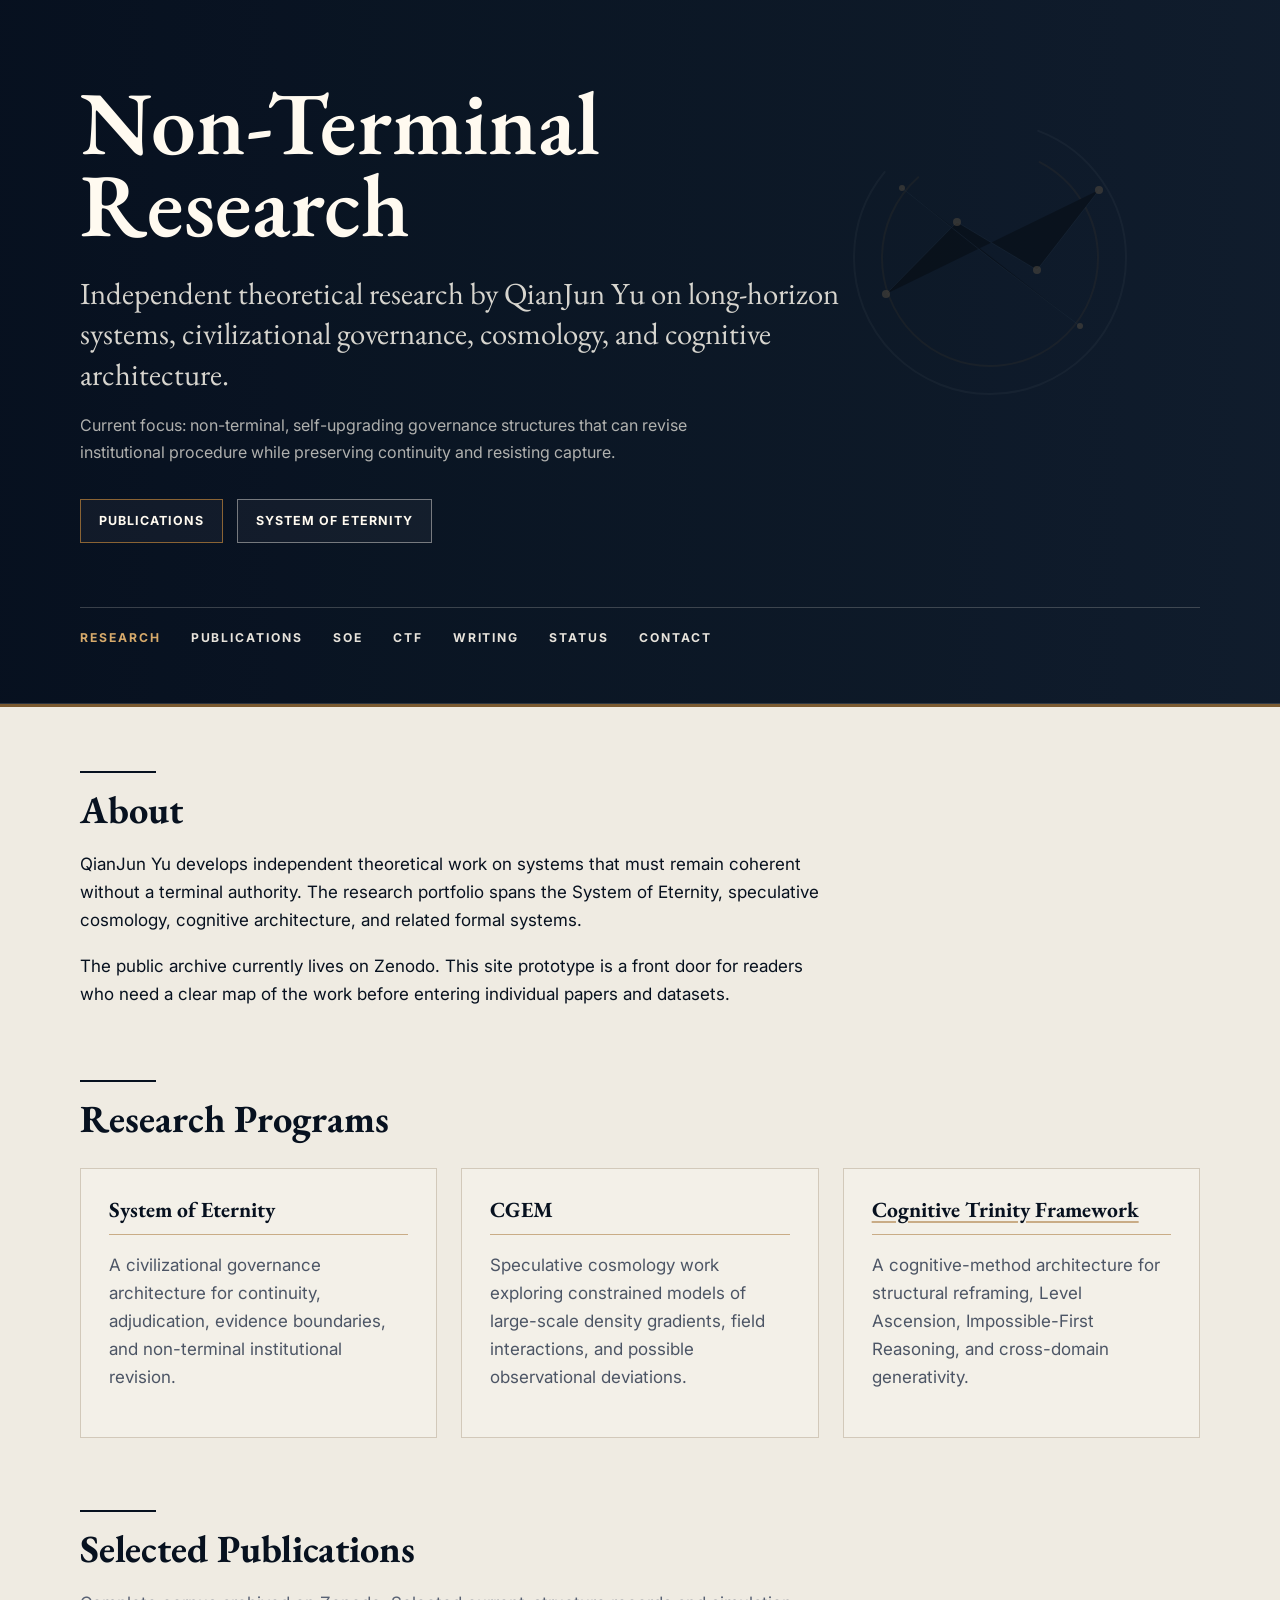
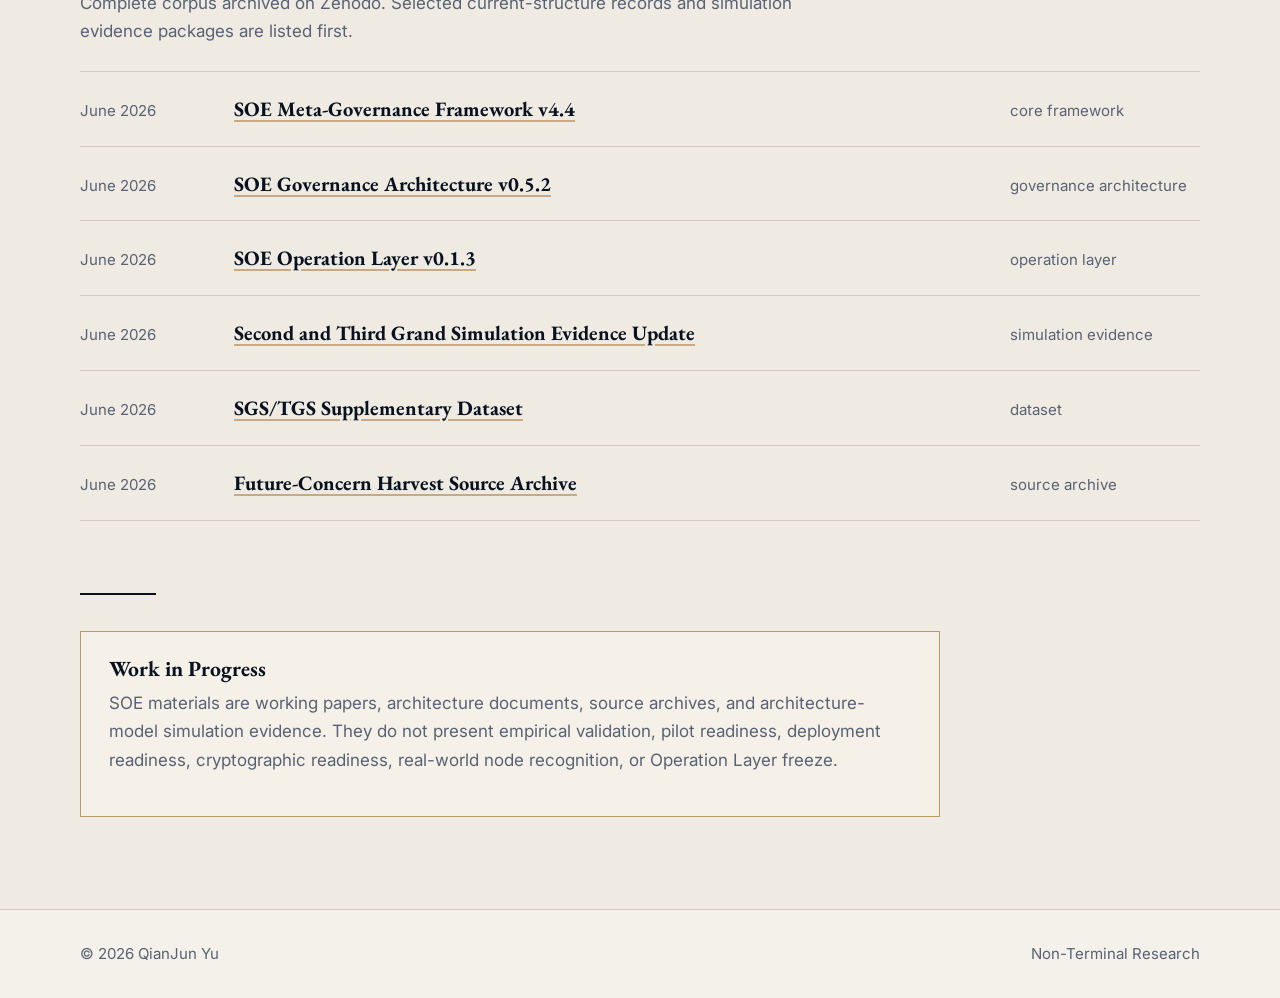
==== index.html @ 3ff631ba "Add Cognitive Trinity Framework page" ====
<!doctype html>
<html lang="en">
  <head>
    <meta charset="utf-8">
    <meta name="viewport" content="width=device-width, initial-scale=1">
    <title>Non-Terminal Research | QianJun Yu</title>
    <meta name="description" content="Non-Terminal Research is the independent research hub of QianJun Yu, spanning civilizational governance, cosmology, cognitive architecture, and formal systems.">
    <link rel="preconnect" href="https://fonts.googleapis.com">
    <link rel="preconnect" href="https://fonts.gstatic.com" crossorigin>
    <link href="https://fonts.googleapis.com/css2?family=EB+Garamond:wght@500;600;700&family=Inter:wght@400;500;600;700&display=swap" rel="stylesheet">
    <link rel="stylesheet" href="assets/site.css">
  </head>
  <body>
    <a class="skip-link" href="#main">Skip to content</a>
    <header class="hero">
      <svg class="system-mark" viewBox="0 0 420 420" aria-hidden="true">
        <circle class="ring" cx="210" cy="210" r="136" stroke-dasharray="520 170"></circle>
        <circle class="ring" cx="210" cy="210" r="108" stroke-dasharray="430 130"></circle>
        <path class="node-line" d="M106 246 L177 174 L257 222 L319 142"></path>
        <path class="node-line" d="M122 140 L210 210 L300 278"></path>
        <circle class="node" cx="106" cy="246" r="4"></circle>
        <circle class="node" cx="177" cy="174" r="4"></circle>
        <circle class="node" cx="257" cy="222" r="4"></circle>
        <circle class="node" cx="319" cy="142" r="4"></circle>
        <circle class="node" cx="122" cy="140" r="3"></circle>
        <circle class="node" cx="300" cy="278" r="3"></circle>
      </svg>
      <div class="hero-inner">
        <div class="hero-copy">
          <h1>Non-Terminal Research</h1>
          <p class="lead">Independent theoretical research by QianJun Yu on long-horizon systems, civilizational governance, cosmology, and cognitive architecture.</p>
          <p class="support">Current focus: non-terminal, self-upgrading governance structures that can revise institutional procedure while preserving continuity and resisting capture.</p>
          <div class="hero-actions">
            <a class="button secondary" href="publications.html">Publications</a>
            <a class="button" href="system-of-eternity.html">System of Eternity</a>
          </div>
        </div>
        <nav class="site-nav" aria-label="Primary navigation">
          <a aria-current="page" href="index.html">Research</a>
          <a href="publications.html">Publications</a>
          <a href="system-of-eternity.html">SOE</a>
          <a href="cognitive-trinity-framework.html">CTF</a>
          <a href="writing.html">Writing</a>
          <a href="status.html">Status</a>
          <a href="contact.html">Contact</a>
        </nav>
      </div>
    </header>

    <main id="main" class="content">
      <section class="section narrow">
        <h2>About</h2>
        <p>QianJun Yu develops independent theoretical work on systems that must remain coherent without a terminal authority. The research portfolio spans the System of Eternity, speculative cosmology, cognitive architecture, and related formal systems.</p>
        <p>The public archive currently lives on Zenodo. This site prototype is a front door for readers who need a clear map of the work before entering individual papers and datasets.</p>
      </section>

      <section class="section">
        <h2>Research Programs</h2>
        <div class="grid">
          <article class="card">
            <h3>System of Eternity</h3>
            <p>A civilizational governance architecture for continuity, adjudication, evidence boundaries, and non-terminal institutional revision.</p>
          </article>
          <article class="card">
            <h3>CGEM</h3>
            <p>Speculative cosmology work exploring constrained models of large-scale density gradients, field interactions, and possible observational deviations.</p>
          </article>
          <article class="card">
            <h3><a href="cognitive-trinity-framework.html">Cognitive Trinity Framework</a></h3>
            <p>A cognitive-method architecture for structural reframing, Level Ascension, Impossible-First Reasoning, and cross-domain generativity.</p>
          </article>
        </div>
      </section>

      <section class="section">
        <h2>Selected Publications</h2>
        <p class="narrow muted">Complete corpus archived on Zenodo. Selected current-structure records and simulation evidence packages are listed first.</p>
        <div class="pub-list">
          <div class="pub-row">
            <time>June 2026</time>
            <strong><a href="https://zenodo.org/records/20499592">SOE Meta-Governance Framework v4.4</a></strong>
            <span class="meta">core framework</span>
          </div>
          <div class="pub-row">
            <time>June 2026</time>
            <strong><a href="https://zenodo.org/records/20499579">SOE Governance Architecture v0.5.2</a></strong>
            <span class="meta">governance architecture</span>
          </div>
          <div class="pub-row">
            <time>June 2026</time>
            <strong><a href="https://zenodo.org/records/20499518">SOE Operation Layer v0.1.3</a></strong>
            <span class="meta">operation layer</span>
          </div>
          <div class="pub-row">
            <time>June 2026</time>
            <strong><a href="https://zenodo.org/records/20471399">Second and Third Grand Simulation Evidence Update</a></strong>
            <span class="meta">simulation evidence</span>
          </div>
          <div class="pub-row">
            <time>June 2026</time>
            <strong><a href="https://zenodo.org/records/20471382">SGS/TGS Supplementary Dataset</a></strong>
            <span class="meta">dataset</span>
          </div>
          <div class="pub-row">
            <time>June 2026</time>
            <strong><a href="https://zenodo.org/records/20499843">Future-Concern Harvest Source Archive</a></strong>
            <span class="meta">source archive</span>
          </div>
        </div>
      </section>

      <section class="section">
        <div class="callout">
          <h3>Work in Progress</h3>
          <p class="muted">SOE materials are working papers, architecture documents, source archives, and architecture-model simulation evidence. They do not present empirical validation, pilot readiness, deployment readiness, cryptographic readiness, real-world node recognition, or Operation Layer freeze.</p>
        </div>
      </section>
    </main>

    <footer class="footer">
      <div class="footer-inner">
        <span>&copy; <span data-current-year></span> QianJun Yu</span>
        <span>Non-Terminal Research</span>
      </div>
    </footer>
    <script src="assets/site.js"></script>
  </body>
</html>
---- assets/site.css ----
:root {
  --ink: #07111f;
  --ink-2: #111d2d;
  --paper: #efebe2;
  --paper-cool: #f7f5ee;
  --line: #d2c9ba;
  --muted: #596274;
  --muted-2: #7a7469;
  --bronze: #a87637;
  --steel: #53728d;
  --white: #fffaf0;
  --max: 1120px;
}

* {
  box-sizing: border-box;
}

html {
  scroll-behavior: smooth;
}

body {
  margin: 0;
  background: var(--paper);
  color: var(--ink);
  font-family: "Inter", "Segoe UI", Arial, sans-serif;
  font-size: 17px;
  line-height: 1.65;
  overflow-x: hidden;
}

a {
  color: inherit;
  text-decoration-color: rgba(168, 118, 55, 0.55);
  text-underline-offset: 0.2em;
}

a:hover {
  color: #6d481e;
}

a:focus-visible,
button:focus-visible {
  outline: 3px solid rgba(215, 170, 107, 0.95);
  outline-offset: 4px;
}

.skip-link {
  position: absolute;
  left: 1rem;
  top: -4rem;
  z-index: 20;
  background: var(--white);
  color: var(--ink);
  padding: 0.6rem 0.8rem;
}

.skip-link:focus {
  top: 1rem;
}

.hero {
  position: relative;
  overflow: hidden;
  min-height: 520px;
  background:
    linear-gradient(90deg, rgba(7, 17, 31, 0.98), rgba(17, 29, 45, 0.94)),
    var(--ink);
  color: var(--white);
  border-bottom: 3px solid rgba(168, 118, 55, 0.72);
}

.hero::after {
  content: "";
  position: absolute;
  inset: auto 0 0;
  height: 1px;
  background: rgba(255, 250, 240, 0.14);
}

.hero-inner,
.content,
.footer-inner {
  width: calc(100% - 48px);
  max-width: var(--max);
  margin: 0 auto;
}

.hero-inner {
  position: relative;
  z-index: 2;
  padding: 82px 0 56px;
}

.site-nav {
  display: flex;
  gap: 30px;
  flex-wrap: wrap;
  margin-top: 64px;
  padding-top: 20px;
  border-top: 1px solid rgba(255, 250, 240, 0.2);
  font-size: 0.76rem;
  letter-spacing: 0.16em;
  text-transform: uppercase;
  font-weight: 700;
}

.site-nav a {
  text-decoration: none;
  color: rgba(255, 250, 240, 0.9);
}

.site-nav a:hover,
.site-nav a[aria-current="page"] {
  color: #d7aa6b;
}

.hero-copy {
  max-width: min(760px, 100%);
}

.hero h1 {
  margin: 0;
  font-family: "EB Garamond", Georgia, "Times New Roman", serif;
  font-size: clamp(3rem, 7vw, 5.8rem);
  line-height: 0.92;
  font-weight: 600;
  letter-spacing: 0;
}

.hero .lead {
  margin: 26px 0 0;
  max-width: 760px;
  color: rgba(255, 250, 240, 0.84);
  font-family: "EB Garamond", Georgia, "Times New Roman", serif;
  font-size: clamp(1.35rem, 2.4vw, 1.95rem);
  line-height: 1.32;
}

.hero .support {
  max-width: 680px;
  color: rgba(255, 250, 240, 0.68);
  margin-top: 18px;
  font-size: 1rem;
}

.hero-actions {
  display: flex;
  flex-wrap: wrap;
  gap: 14px;
  margin-top: 34px;
}

.button {
  display: inline-flex;
  align-items: center;
  justify-content: center;
  min-height: 44px;
  padding: 0 18px;
  border: 1px solid rgba(255, 250, 240, 0.42);
  color: var(--white);
  text-decoration: none;
  font-size: 0.78rem;
  font-weight: 700;
  letter-spacing: 0.08em;
  text-transform: uppercase;
  background: rgba(255, 250, 240, 0.04);
}

.button:hover {
  border-color: #d7aa6b;
  color: #d7aa6b;
}

.button.secondary {
  border-color: rgba(168, 118, 55, 0.8);
}

.system-mark {
  position: absolute;
  right: max(2rem, calc((100vw - var(--max)) / 2));
  top: 48px;
  width: min(420px, 34vw);
  opacity: 0.3;
  pointer-events: none;
}

.ring {
  fill: none;
  stroke: rgba(255, 250, 240, 0.12);
  stroke-width: 2;
  stroke-linecap: round;
  animation: rotateRing 72s linear infinite;
  transform-origin: 50% 50%;
}

.ring:nth-child(2) {
  animation-duration: 112s;
  animation-direction: reverse;
  stroke: rgba(168, 118, 55, 0.25);
}

.node-line {
  stroke: rgba(83, 114, 141, 0.32);
  stroke-width: 1;
}

.node {
  fill: rgba(215, 170, 107, 0.6);
}

@keyframes rotateRing {
  to {
    transform: rotate(360deg);
  }
}

.content {
  padding: 64px 0 92px;
}

.section {
  margin-top: 72px;
}

.section:first-child {
  margin-top: 0;
}

.section::before {
  content: "";
  display: block;
  width: 76px;
  height: 2px;
  margin-bottom: 16px;
  background: var(--ink);
}

h2,
h3 {
  font-family: "EB Garamond", Georgia, "Times New Roman", serif;
  letter-spacing: 0;
}

h2 {
  margin: 0 0 20px;
  font-size: clamp(2rem, 3vw, 2.7rem);
  line-height: 1.05;
}

h3 {
  margin: 0;
  font-size: 1.35rem;
  line-height: 1.2;
}

p {
  margin: 0 0 18px;
  overflow-wrap: break-word;
}

.narrow {
  max-width: 760px;
}

.muted {
  color: var(--muted);
}

.grid {
  display: grid;
  grid-template-columns: repeat(3, minmax(0, 1fr));
  gap: 24px;
  margin-top: 30px;
}

.card {
  min-height: 250px;
  border: 1px solid var(--line);
  background: rgba(247, 245, 238, 0.54);
  padding: 28px;
}

.card h3 {
  padding-bottom: 11px;
  border-bottom: 1px solid rgba(168, 118, 55, 0.55);
}

.card p {
  margin-top: 16px;
  color: #4c5565;
}

.pub-list {
  border-top: 1px solid var(--line);
  margin-top: 26px;
}

.pub-row {
  display: grid;
  grid-template-columns: 130px minmax(0, 1fr) 190px;
  gap: 24px;
  align-items: baseline;
  padding: 20px 0;
  border-bottom: 1px solid var(--line);
}

.pub-row time,
.pub-row .meta {
  color: var(--muted);
  font-size: 0.94rem;
}

.pub-row strong {
  font-family: "EB Garamond", Georgia, "Times New Roman", serif;
  font-size: 1.28rem;
}

.callout {
  max-width: 860px;
  margin-top: 36px;
  border: 1px solid rgba(168, 118, 55, 0.72);
  background: rgba(255, 250, 240, 0.36);
  padding: 24px 28px;
}

.callout h3 {
  margin-bottom: 8px;
}

.status-list {
  display: grid;
  grid-template-columns: repeat(2, minmax(0, 1fr));
  gap: 18px;
  margin-top: 26px;
}

.status-item {
  border-left: 3px solid var(--bronze);
  padding: 4px 0 4px 16px;
  color: #414b5a;
}

.page-head {
  background: var(--ink);
  color: var(--white);
  border-bottom: 3px solid rgba(168, 118, 55, 0.72);
}

.page-head .hero-inner {
  padding: 42px 0 34px;
}

.page-head h1 {
  margin: 0;
  font-family: "EB Garamond", Georgia, "Times New Roman", serif;
  font-size: clamp(2.5rem, 5vw, 4.2rem);
  line-height: 1;
}

.page-head p {
  max-width: 760px;
  margin-top: 16px;
  color: rgba(255, 250, 240, 0.76);
}

.two-column {
  display: grid;
  grid-template-columns: minmax(0, 0.68fr) minmax(280px, 0.32fr);
  gap: 48px;
}

.side-panel {
  border-top: 2px solid var(--ink);
  padding-top: 18px;
  color: var(--muted);
}

.footer {
  border-top: 1px solid var(--line);
  background: rgba(247, 245, 238, 0.6);
  color: var(--muted);
}

.footer-inner {
  display: flex;
  justify-content: space-between;
  gap: 28px;
  padding: 32px 0;
  font-size: 0.94rem;
}

@media (prefers-reduced-motion: reduce) {
  html {
    scroll-behavior: auto;
  }

  .ring {
    animation: none;
  }
}

@media (max-width: 820px) {
  .hero {
    min-height: auto;
  }

  .hero-inner,
  .content,
  .footer-inner {
    width: calc(100% - 32px);
    max-width: var(--max);
  }

  .hero-inner {
    padding: 56px 0 38px;
  }

  .system-mark {
    right: -90px;
    top: 24px;
    width: 280px;
    opacity: 0.16;
  }

  .site-nav {
    gap: 18px;
    margin-top: 40px;
  }

  .hero .lead {
    font-size: 1.3rem;
  }

  .hero-actions {
    flex-direction: column;
    align-items: stretch;
  }

  .button {
    width: 100%;
  }

  .grid,
  .status-list,
  .two-column {
    grid-template-columns: 1fr;
  }

  .pub-row {
    grid-template-columns: 1fr;
    gap: 14px;
  }

  .footer-inner {
    flex-direction: column;
  }
}
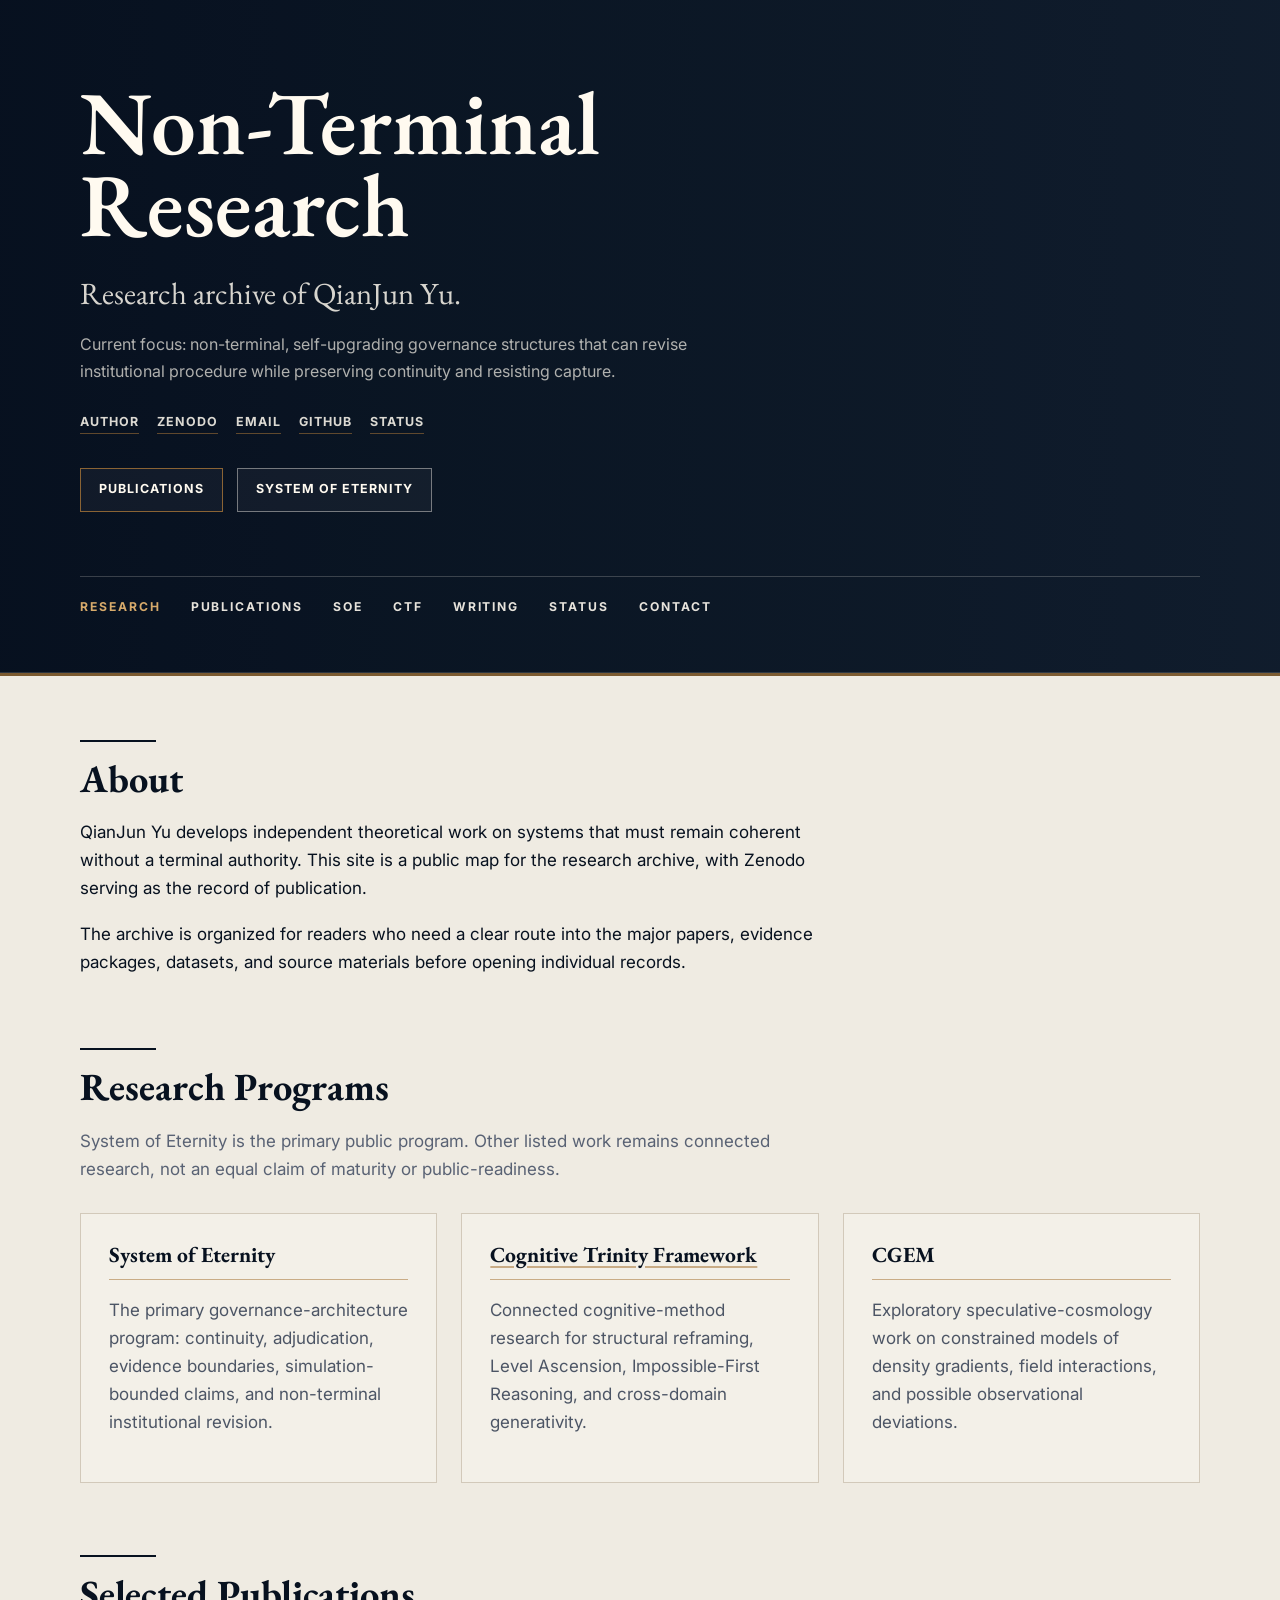
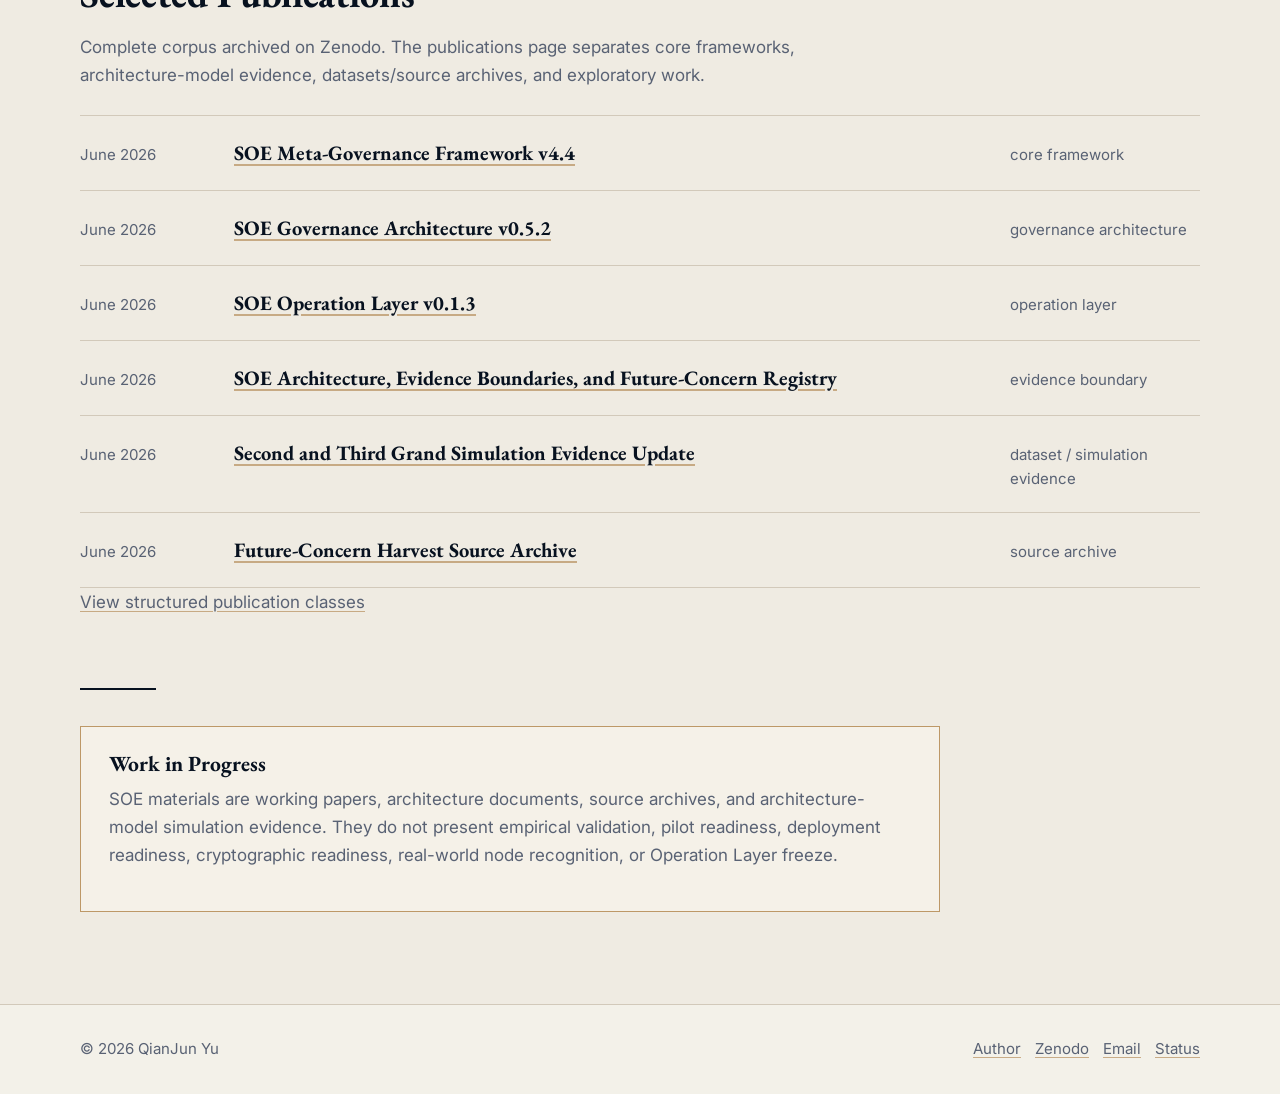
==== commit 85eb5240: "Align site with final visual identity verdict" ====
--- a/index.html
+++ b/index.html
@@ -5,31 +5,57 @@
     <meta name="viewport" content="width=device-width, initial-scale=1">
     <title>Non-Terminal Research | QianJun Yu</title>
     <meta name="description" content="Non-Terminal Research is the independent research hub of QianJun Yu, spanning civilizational governance, cosmology, cognitive architecture, and formal systems.">
+    <meta name="theme-color" content="#0b1420">
+    <link rel="canonical" href="https://nonterminal.org/">
+    <meta property="og:type" content="website">
+    <meta property="og:site_name" content="Non-Terminal Research">
+    <meta property="og:title" content="Non-Terminal Research | QianJun Yu">
+    <meta property="og:description" content="Independent theoretical research by QianJun Yu on long-horizon systems, civilizational governance, cosmology, and cognitive architecture.">
+    <meta property="og:url" content="https://nonterminal.org/">
+    <meta name="twitter:card" content="summary">
+    <meta name="twitter:title" content="Non-Terminal Research | QianJun Yu">
+    <meta name="twitter:description" content="Independent theoretical research by QianJun Yu on long-horizon systems, civilizational governance, cosmology, and cognitive architecture.">
+    <link rel="icon" href="assets/favicon.svg" type="image/svg+xml">
     <link rel="preconnect" href="https://fonts.googleapis.com">
     <link rel="preconnect" href="https://fonts.gstatic.com" crossorigin>
     <link href="https://fonts.googleapis.com/css2?family=EB+Garamond:wght@500;600;700&family=Inter:wght@400;500;600;700&display=swap" rel="stylesheet">
     <link rel="stylesheet" href="assets/site.css">
+    <script type="application/ld+json">
+      {
+        "@context": "https://schema.org",
+        "@type": "ProfilePage",
+        "name": "Non-Terminal Research",
+        "url": "https://nonterminal.org/",
+        "mainEntity": {
+          "@type": "Person",
+          "name": "QianJun Yu",
+          "jobTitle": "Independent theoretical researcher",
+          "url": "https://nonterminal.org/",
+          "email": "mailto:research@nonterminal.org",
+          "sameAs": [
+            "https://zenodo.org/search?q=qianjun%20yu&l=list&p=1&s=10&sort=bestmatch",
+            "https://github.com/qianjunyu-research",
+            "https://substack.com/@deliberatescale"
+          ]
+        }
+      }
+    </script>
   </head>
   <body>
     <a class="skip-link" href="#main">Skip to content</a>
     <header class="hero">
-      <svg class="system-mark" viewBox="0 0 420 420" aria-hidden="true">
-        <circle class="ring" cx="210" cy="210" r="136" stroke-dasharray="520 170"></circle>
-        <circle class="ring" cx="210" cy="210" r="108" stroke-dasharray="430 130"></circle>
-        <path class="node-line" d="M106 246 L177 174 L257 222 L319 142"></path>
-        <path class="node-line" d="M122 140 L210 210 L300 278"></path>
-        <circle class="node" cx="106" cy="246" r="4"></circle>
-        <circle class="node" cx="177" cy="174" r="4"></circle>
-        <circle class="node" cx="257" cy="222" r="4"></circle>
-        <circle class="node" cx="319" cy="142" r="4"></circle>
-        <circle class="node" cx="122" cy="140" r="3"></circle>
-        <circle class="node" cx="300" cy="278" r="3"></circle>
-      </svg>
       <div class="hero-inner">
         <div class="hero-copy">
           <h1>Non-Terminal Research</h1>
-          <p class="lead">Independent theoretical research by QianJun Yu on long-horizon systems, civilizational governance, cosmology, and cognitive architecture.</p>
+          <p class="lead">Research archive of QianJun Yu.</p>
           <p class="support">Current focus: non-terminal, self-upgrading governance structures that can revise institutional procedure while preserving continuity and resisting capture.</p>
+          <div class="trust-strip" aria-label="Trust links">
+            <a href="about.html">Author</a>
+            <a href="https://zenodo.org/search?q=qianjun%20yu&l=list&p=1&s=10&sort=bestmatch">Zenodo</a>
+            <a href="mailto:research@nonterminal.org">Email</a>
+            <a href="https://github.com/qianjunyu-research">GitHub</a>
+            <a href="status.html">Status</a>
+          </div>
           <div class="hero-actions">
             <a class="button secondary" href="publications.html">Publications</a>
             <a class="button" href="system-of-eternity.html">System of Eternity</a>
@@ -50,31 +76,32 @@
     <main id="main" class="content">
       <section class="section narrow">
         <h2>About</h2>
-        <p>QianJun Yu develops independent theoretical work on systems that must remain coherent without a terminal authority. The research portfolio spans the System of Eternity, speculative cosmology, cognitive architecture, and related formal systems.</p>
-        <p>The public archive currently lives on Zenodo. This site prototype is a front door for readers who need a clear map of the work before entering individual papers and datasets.</p>
+        <p>QianJun Yu develops independent theoretical work on systems that must remain coherent without a terminal authority. This site is a public map for the research archive, with Zenodo serving as the record of publication.</p>
+        <p>The archive is organized for readers who need a clear route into the major papers, evidence packages, datasets, and source materials before opening individual records.</p>
       </section>
 
       <section class="section">
         <h2>Research Programs</h2>
+        <p class="narrow muted">System of Eternity is the primary public program. Other listed work remains connected research, not an equal claim of maturity or public-readiness.</p>
         <div class="grid">
           <article class="card">
             <h3>System of Eternity</h3>
-            <p>A civilizational governance architecture for continuity, adjudication, evidence boundaries, and non-terminal institutional revision.</p>
+            <p>The primary governance-architecture program: continuity, adjudication, evidence boundaries, simulation-bounded claims, and non-terminal institutional revision.</p>
+          </article>
+          <article class="card">
+            <h3><a href="cognitive-trinity-framework.html">Cognitive Trinity Framework</a></h3>
+            <p>Connected cognitive-method research for structural reframing, Level Ascension, Impossible-First Reasoning, and cross-domain generativity.</p>
           </article>
           <article class="card">
             <h3>CGEM</h3>
-            <p>Speculative cosmology work exploring constrained models of large-scale density gradients, field interactions, and possible observational deviations.</p>
-          </article>
-          <article class="card">
-            <h3><a href="cognitive-trinity-framework.html">Cognitive Trinity Framework</a></h3>
-            <p>A cognitive-method architecture for structural reframing, Level Ascension, Impossible-First Reasoning, and cross-domain generativity.</p>
+            <p>Exploratory speculative-cosmology work on constrained models of density gradients, field interactions, and possible observational deviations.</p>
           </article>
         </div>
       </section>
 
       <section class="section">
         <h2>Selected Publications</h2>
-        <p class="narrow muted">Complete corpus archived on Zenodo. Selected current-structure records and simulation evidence packages are listed first.</p>
+        <p class="narrow muted">Complete corpus archived on Zenodo. The publications page separates core frameworks, architecture-model evidence, datasets/source archives, and exploratory work.</p>
         <div class="pub-list">
           <div class="pub-row">
             <time>June 2026</time>
@@ -93,13 +120,13 @@
           </div>
           <div class="pub-row">
             <time>June 2026</time>
-            <strong><a href="https://zenodo.org/records/20471399">Second and Third Grand Simulation Evidence Update</a></strong>
-            <span class="meta">simulation evidence</span>
+            <strong><a href="https://zenodo.org/records/20471399">SOE Architecture, Evidence Boundaries, and Future-Concern Registry</a></strong>
+            <span class="meta">evidence boundary</span>
           </div>
           <div class="pub-row">
             <time>June 2026</time>
-            <strong><a href="https://zenodo.org/records/20471382">SGS/TGS Supplementary Dataset</a></strong>
-            <span class="meta">dataset</span>
+            <strong><a href="https://zenodo.org/records/20471382">Second and Third Grand Simulation Evidence Update</a></strong>
+            <span class="meta">dataset / simulation evidence</span>
           </div>
           <div class="pub-row">
             <time>June 2026</time>
@@ -107,6 +134,7 @@
             <span class="meta">source archive</span>
           </div>
         </div>
+        <p class="narrow muted"><a href="publications.html">View structured publication classes</a></p>
       </section>
 
       <section class="section">
@@ -120,7 +148,7 @@
     <footer class="footer">
       <div class="footer-inner">
         <span>&copy; <span data-current-year></span> QianJun Yu</span>
-        <span>Non-Terminal Research</span>
+        <span class="footer-links"><a href="about.html">Author</a><a href="https://zenodo.org/search?q=qianjun%20yu&l=list&p=1&s=10&sort=bestmatch">Zenodo</a><a href="mailto:research@nonterminal.org">Email</a><a href="status.html">Status</a></span>
       </div>
     </footer>
     <script src="assets/site.js"></script>
--- a/assets/site.css
+++ b/assets/site.css
@@ -9,6 +9,7 @@
   --bronze: #a87637;
   --steel: #53728d;
   --white: #fffaf0;
+  --code: #1e2937;
   --max: 1120px;
 }
 
@@ -34,6 +35,7 @@
   color: inherit;
   text-decoration-color: rgba(168, 118, 55, 0.55);
   text-underline-offset: 0.2em;
+  overflow-wrap: anywhere;
 }
 
 a:hover {
@@ -143,6 +145,28 @@
   color: rgba(255, 250, 240, 0.68);
   margin-top: 18px;
   font-size: 1rem;
+}
+
+.trust-strip {
+  display: flex;
+  flex-wrap: wrap;
+  gap: 10px 18px;
+  margin-top: 28px;
+  color: rgba(255, 250, 240, 0.72);
+  font-size: 0.78rem;
+  letter-spacing: 0.08em;
+  text-transform: uppercase;
+  font-weight: 700;
+}
+
+.trust-strip a {
+  color: rgba(255, 250, 240, 0.86);
+  text-decoration: none;
+  border-bottom: 1px solid rgba(168, 118, 55, 0.55);
+}
+
+.trust-strip a:hover {
+  color: #d7aa6b;
 }
 
 .hero-actions {
@@ -177,45 +201,6 @@
   border-color: rgba(168, 118, 55, 0.8);
 }
 
-.system-mark {
-  position: absolute;
-  right: max(2rem, calc((100vw - var(--max)) / 2));
-  top: 48px;
-  width: min(420px, 34vw);
-  opacity: 0.3;
-  pointer-events: none;
-}
-
-.ring {
-  fill: none;
-  stroke: rgba(255, 250, 240, 0.12);
-  stroke-width: 2;
-  stroke-linecap: round;
-  animation: rotateRing 72s linear infinite;
-  transform-origin: 50% 50%;
-}
-
-.ring:nth-child(2) {
-  animation-duration: 112s;
-  animation-direction: reverse;
-  stroke: rgba(168, 118, 55, 0.25);
-}
-
-.node-line {
-  stroke: rgba(83, 114, 141, 0.32);
-  stroke-width: 1;
-}
-
-.node {
-  fill: rgba(215, 170, 107, 0.6);
-}
-
-@keyframes rotateRing {
-  to {
-    transform: rotate(360deg);
-  }
-}
-
 .content {
   padding: 64px 0 92px;
 }
@@ -317,6 +302,113 @@
   font-size: 1.28rem;
 }
 
+.archive-groups {
+  display: grid;
+  gap: 52px;
+  margin-top: 30px;
+}
+
+.archive-group {
+  border-top: 2px solid var(--ink);
+  padding-top: 18px;
+}
+
+.archive-group > p {
+  max-width: 760px;
+}
+
+.record-list {
+  display: grid;
+  gap: 18px;
+  margin-top: 24px;
+}
+
+.record {
+  border: 1px solid var(--line);
+  background: rgba(247, 245, 238, 0.56);
+  padding: 22px 24px;
+}
+
+.record h3 {
+  margin-bottom: 8px;
+}
+
+.record-meta {
+  display: flex;
+  flex-wrap: wrap;
+  gap: 8px;
+  margin: 12px 0 0;
+}
+
+.tag {
+  display: inline-flex;
+  align-items: center;
+  min-height: 24px;
+  padding: 2px 8px;
+  border: 1px solid rgba(83, 114, 141, 0.34);
+  color: #3f5268;
+  background: rgba(83, 114, 141, 0.08);
+  font-size: 0.78rem;
+  font-weight: 700;
+  letter-spacing: 0.04em;
+  text-transform: uppercase;
+}
+
+.record-actions {
+  display: flex;
+  flex-wrap: wrap;
+  gap: 12px;
+  margin-top: 16px;
+  font-size: 0.92rem;
+  font-weight: 700;
+}
+
+.citation {
+  margin-top: 14px;
+  color: var(--muted);
+  font-size: 0.9rem;
+}
+
+.citation summary {
+  cursor: pointer;
+  color: var(--ink);
+  font-weight: 700;
+}
+
+.citation code {
+  display: block;
+  margin-top: 8px;
+  padding: 12px;
+  background: rgba(7, 17, 31, 0.05);
+  color: var(--code);
+  font-family: Consolas, "Liberation Mono", monospace;
+  font-size: 0.84rem;
+  line-height: 1.5;
+  white-space: normal;
+}
+
+.apparatus {
+  display: grid;
+  grid-template-columns: repeat(2, minmax(0, 1fr));
+  gap: 18px;
+  margin-top: 26px;
+}
+
+.apparatus-item {
+  border: 1px solid var(--line);
+  background: rgba(247, 245, 238, 0.56);
+  padding: 20px;
+}
+
+.apparatus-item strong {
+  display: block;
+  margin-bottom: 6px;
+  color: var(--ink);
+  font-size: 0.82rem;
+  letter-spacing: 0.1em;
+  text-transform: uppercase;
+}
+
 .callout {
   max-width: 860px;
   margin-top: 36px;
@@ -365,6 +457,15 @@
   color: rgba(255, 250, 240, 0.76);
 }
 
+.page-head .page-motto {
+  margin-top: 14px;
+  color: #d7aa6b;
+  font-size: 0.82rem;
+  font-weight: 700;
+  letter-spacing: 0.14em;
+  text-transform: uppercase;
+}
+
 .two-column {
   display: grid;
   grid-template-columns: minmax(0, 0.68fr) minmax(280px, 0.32fr);
@@ -391,13 +492,15 @@
   font-size: 0.94rem;
 }
 
+.footer-links {
+  display: flex;
+  flex-wrap: wrap;
+  gap: 8px 14px;
+}
+
 @media (prefers-reduced-motion: reduce) {
   html {
     scroll-behavior: auto;
-  }
-
-  .ring {
-    animation: none;
   }
 }
 
@@ -417,16 +520,11 @@
     padding: 56px 0 38px;
   }
 
-  .system-mark {
-    right: -90px;
-    top: 24px;
-    width: 280px;
-    opacity: 0.16;
-  }
-
   .site-nav {
-    gap: 18px;
+    gap: 14px 18px;
     margin-top: 40px;
+    font-size: 0.7rem;
+    letter-spacing: 0.12em;
   }
 
   .hero .lead {
@@ -444,6 +542,7 @@
 
   .grid,
   .status-list,
+  .apparatus,
   .two-column {
     grid-template-columns: 1fr;
   }
@@ -453,6 +552,19 @@
     gap: 14px;
   }
 
+  .record {
+    padding: 20px 18px;
+  }
+
+  .record h3,
+  .card h3 {
+    overflow-wrap: anywhere;
+  }
+
+  .tag {
+    font-size: 0.72rem;
+  }
+
   .footer-inner {
     flex-direction: column;
   }
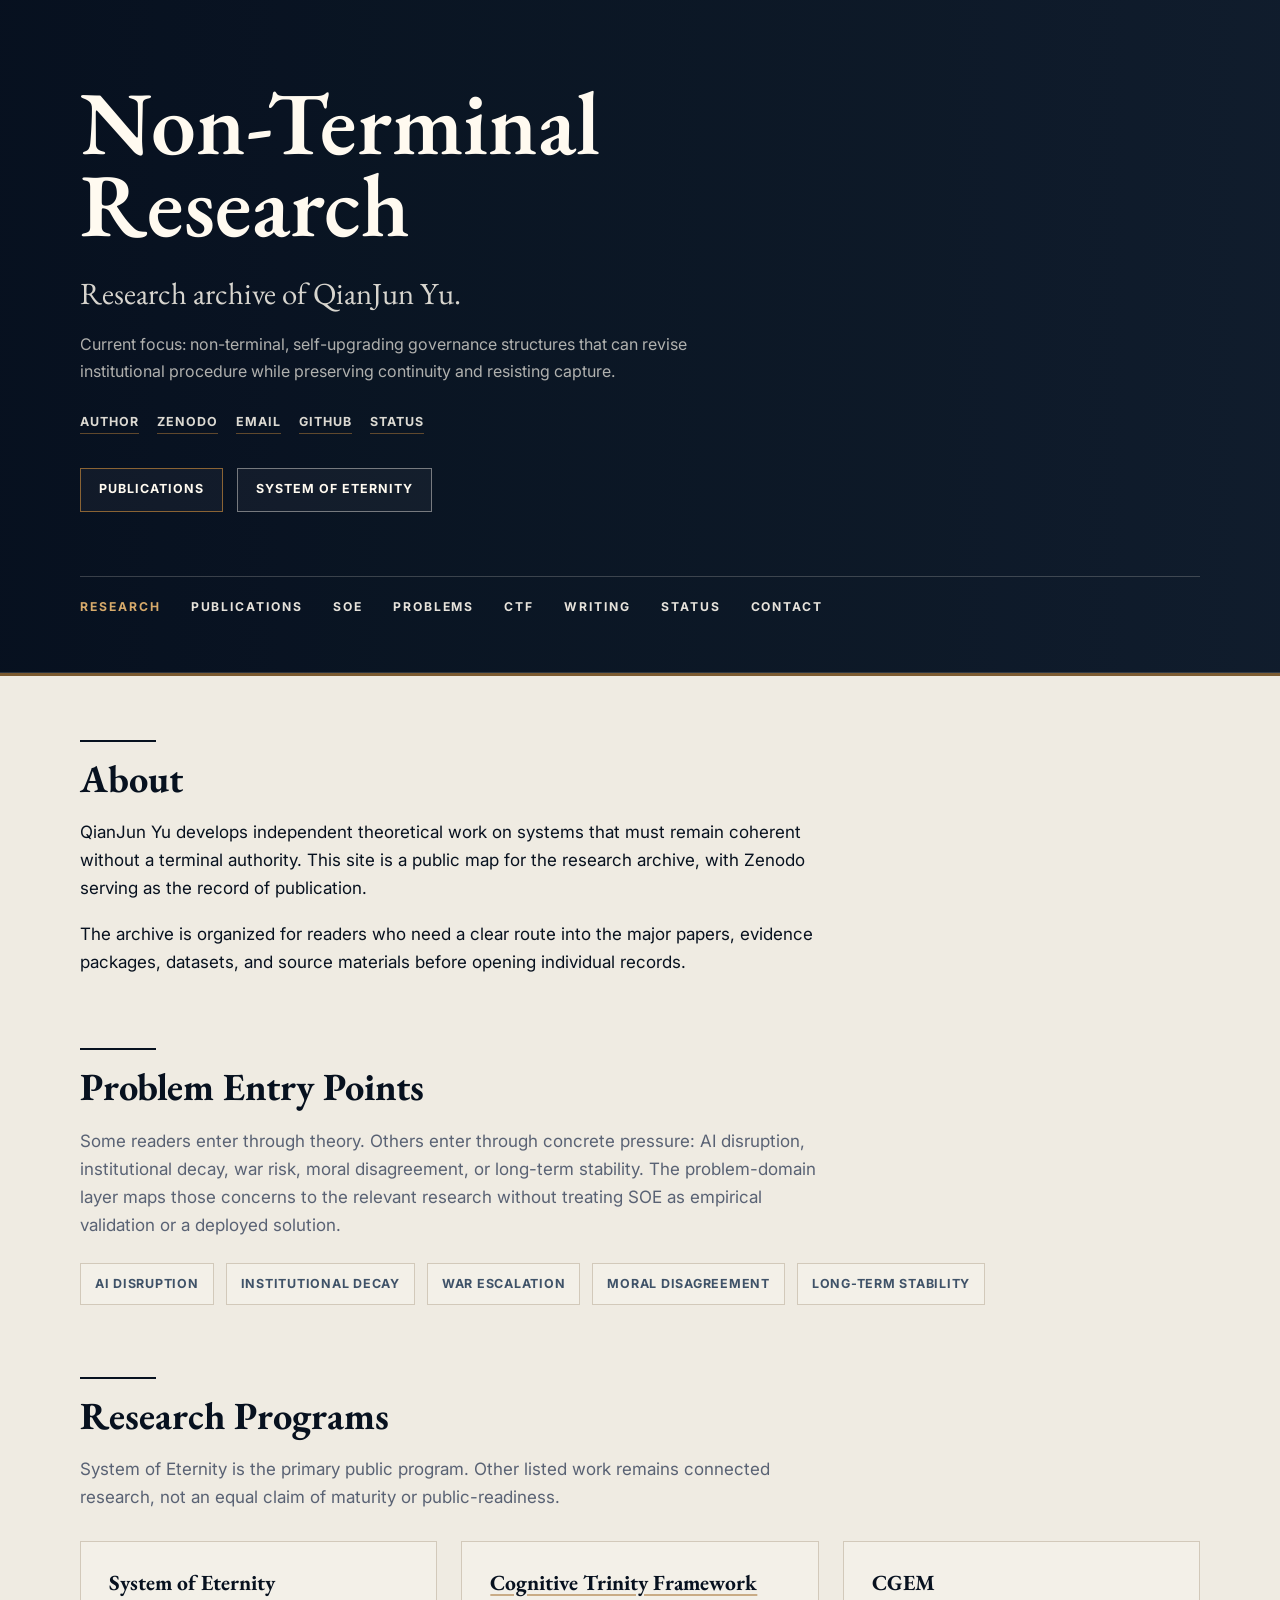
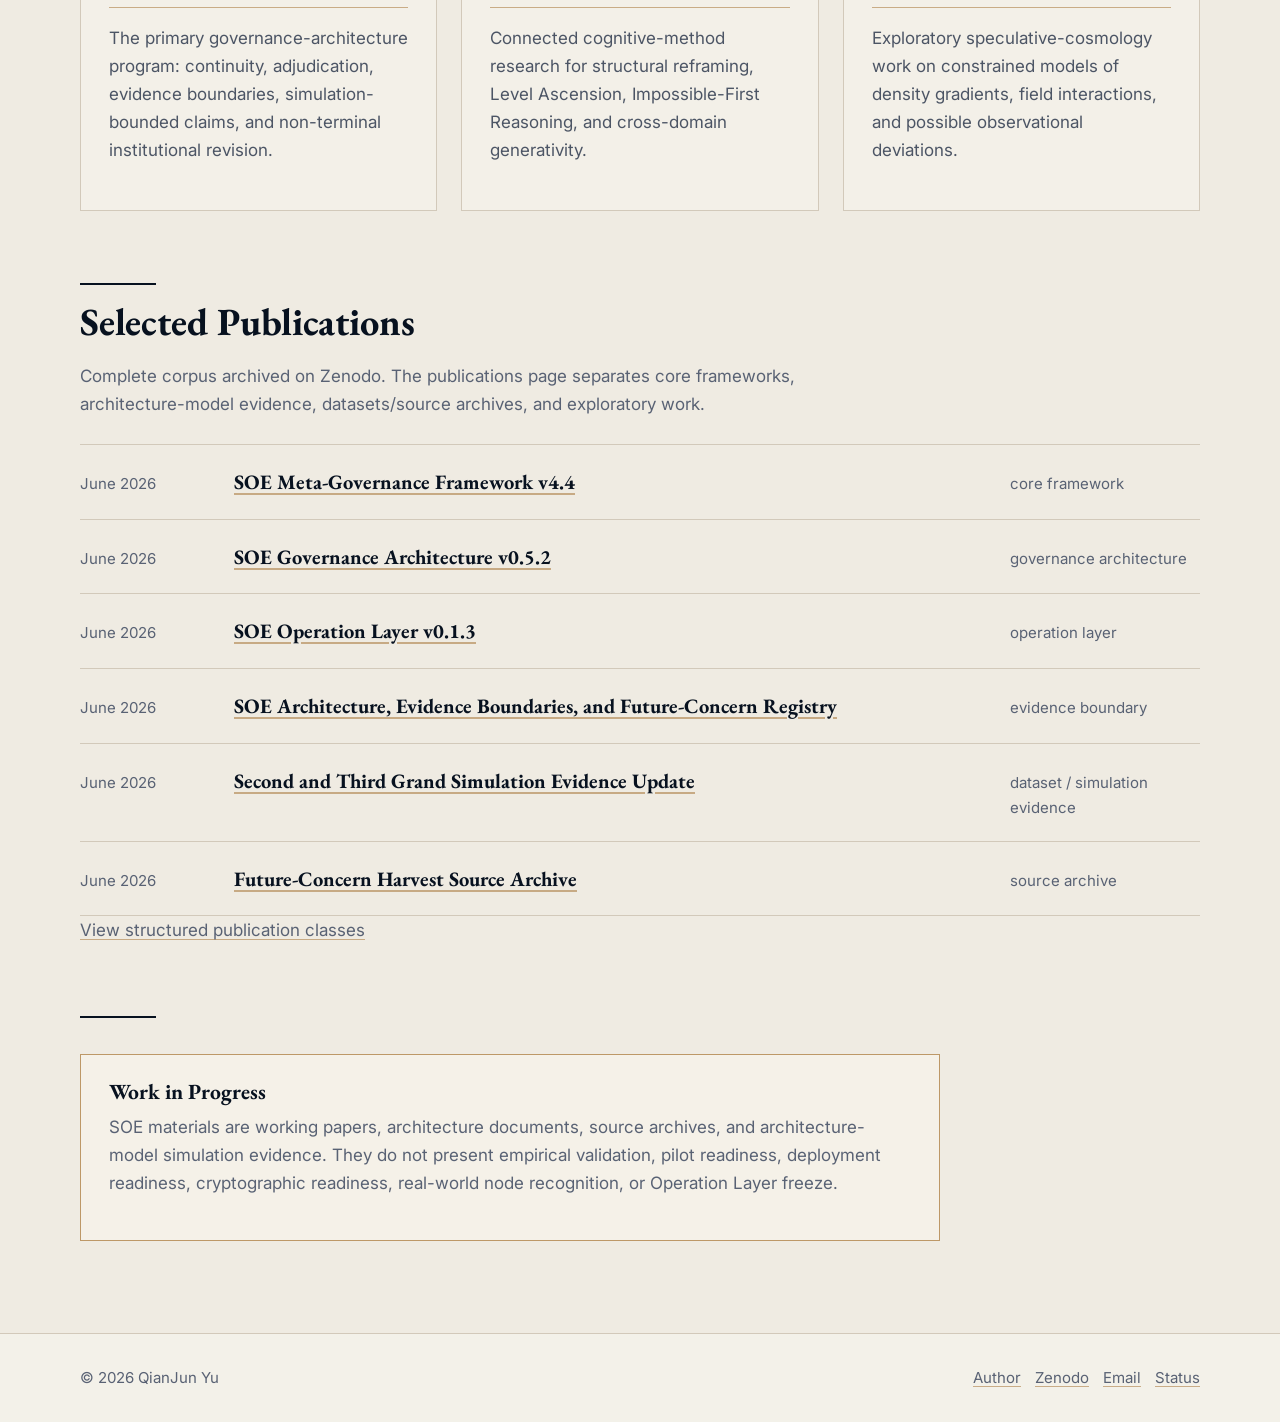
==== commit 8e04229b: "Add demand-first problem entry points" ====
--- a/index.html
+++ b/index.html
@@ -1,4 +1,4 @@
-<!doctype html>
+﻿<!doctype html>
 <html lang="en">
   <head>
     <meta charset="utf-8">
@@ -12,9 +12,14 @@
     <meta property="og:title" content="Non-Terminal Research | QianJun Yu">
     <meta property="og:description" content="Independent theoretical research by QianJun Yu on long-horizon systems, civilizational governance, cosmology, and cognitive architecture.">
     <meta property="og:url" content="https://nonterminal.org/">
-    <meta name="twitter:card" content="summary">
+    <meta property="og:image" content="https://nonterminal.org/assets/social/nonterminal-og.png">
+    <meta property="og:image:width" content="1200">
+    <meta property="og:image:height" content="630">
+    <meta property="og:image:alt" content="Non-Terminal Research - research archive of QianJun Yu">
+    <meta name="twitter:card" content="summary_large_image">
     <meta name="twitter:title" content="Non-Terminal Research | QianJun Yu">
     <meta name="twitter:description" content="Independent theoretical research by QianJun Yu on long-horizon systems, civilizational governance, cosmology, and cognitive architecture.">
+    <meta name="twitter:image" content="https://nonterminal.org/assets/social/nonterminal-og.png">
     <link rel="icon" href="assets/favicon.svg" type="image/svg+xml">
     <link rel="preconnect" href="https://fonts.googleapis.com">
     <link rel="preconnect" href="https://fonts.gstatic.com" crossorigin>
@@ -65,6 +70,7 @@
           <a aria-current="page" href="index.html">Research</a>
           <a href="publications.html">Publications</a>
           <a href="system-of-eternity.html">SOE</a>
+          <a href="problems.html">Problems</a>
           <a href="cognitive-trinity-framework.html">CTF</a>
           <a href="writing.html">Writing</a>
           <a href="status.html">Status</a>
@@ -78,6 +84,18 @@
         <h2>About</h2>
         <p>QianJun Yu develops independent theoretical work on systems that must remain coherent without a terminal authority. This site is a public map for the research archive, with Zenodo serving as the record of publication.</p>
         <p>The archive is organized for readers who need a clear route into the major papers, evidence packages, datasets, and source materials before opening individual records.</p>
+      </section>
+
+      <section class="section">
+        <h2>Problem Entry Points</h2>
+        <p class="narrow muted">Some readers enter through theory. Others enter through concrete pressure: AI disruption, institutional decay, war risk, moral disagreement, or long-term stability. The problem-domain layer maps those concerns to the relevant research without treating SOE as empirical validation or a deployed solution.</p>
+        <div class="problem-strip">
+          <a href="problems.html#ai-disruption">AI disruption</a>
+          <a href="problems.html#institutional-decay">Institutional decay</a>
+          <a href="problems.html#war-escalation">War escalation</a>
+          <a href="problems.html#moral-disagreement">Moral disagreement</a>
+          <a href="problems.html#long-term-stability">Long-term stability</a>
+        </div>
       </section>
 
       <section class="section">
--- a/assets/site.css
+++ b/assets/site.css
@@ -434,6 +434,69 @@
   color: #414b5a;
 }
 
+.problem-strip {
+  display: flex;
+  flex-wrap: wrap;
+  gap: 12px;
+  margin-top: 24px;
+}
+
+.problem-strip a {
+  display: inline-flex;
+  min-height: 42px;
+  align-items: center;
+  border: 1px solid var(--line);
+  background: rgba(247, 245, 238, 0.58);
+  padding: 0 14px;
+  color: #3f5268;
+  font-size: 0.78rem;
+  font-weight: 700;
+  letter-spacing: 0.06em;
+  text-decoration: none;
+  text-transform: uppercase;
+}
+
+.problem-strip a:hover {
+  border-color: rgba(168, 118, 55, 0.82);
+  color: #6d481e;
+}
+
+.domain-list {
+  display: grid;
+  gap: 26px;
+  margin-top: 30px;
+}
+
+.domain-card {
+  border: 1px solid var(--line);
+  background: rgba(247, 245, 238, 0.56);
+  padding: 26px 28px;
+}
+
+.domain-card h3 {
+  padding-bottom: 10px;
+  border-bottom: 1px solid rgba(168, 118, 55, 0.5);
+}
+
+.domain-card dl {
+  display: grid;
+  gap: 14px;
+  margin: 20px 0 0;
+}
+
+.domain-card dt {
+  color: var(--ink);
+  font-size: 0.78rem;
+  font-weight: 700;
+  letter-spacing: 0.1em;
+  text-transform: uppercase;
+}
+
+.domain-card dd {
+  margin: 4px 0 0;
+  color: #414b5a;
+}
+
 .page-head {
   background: var(--ink);
   color: var(--white);
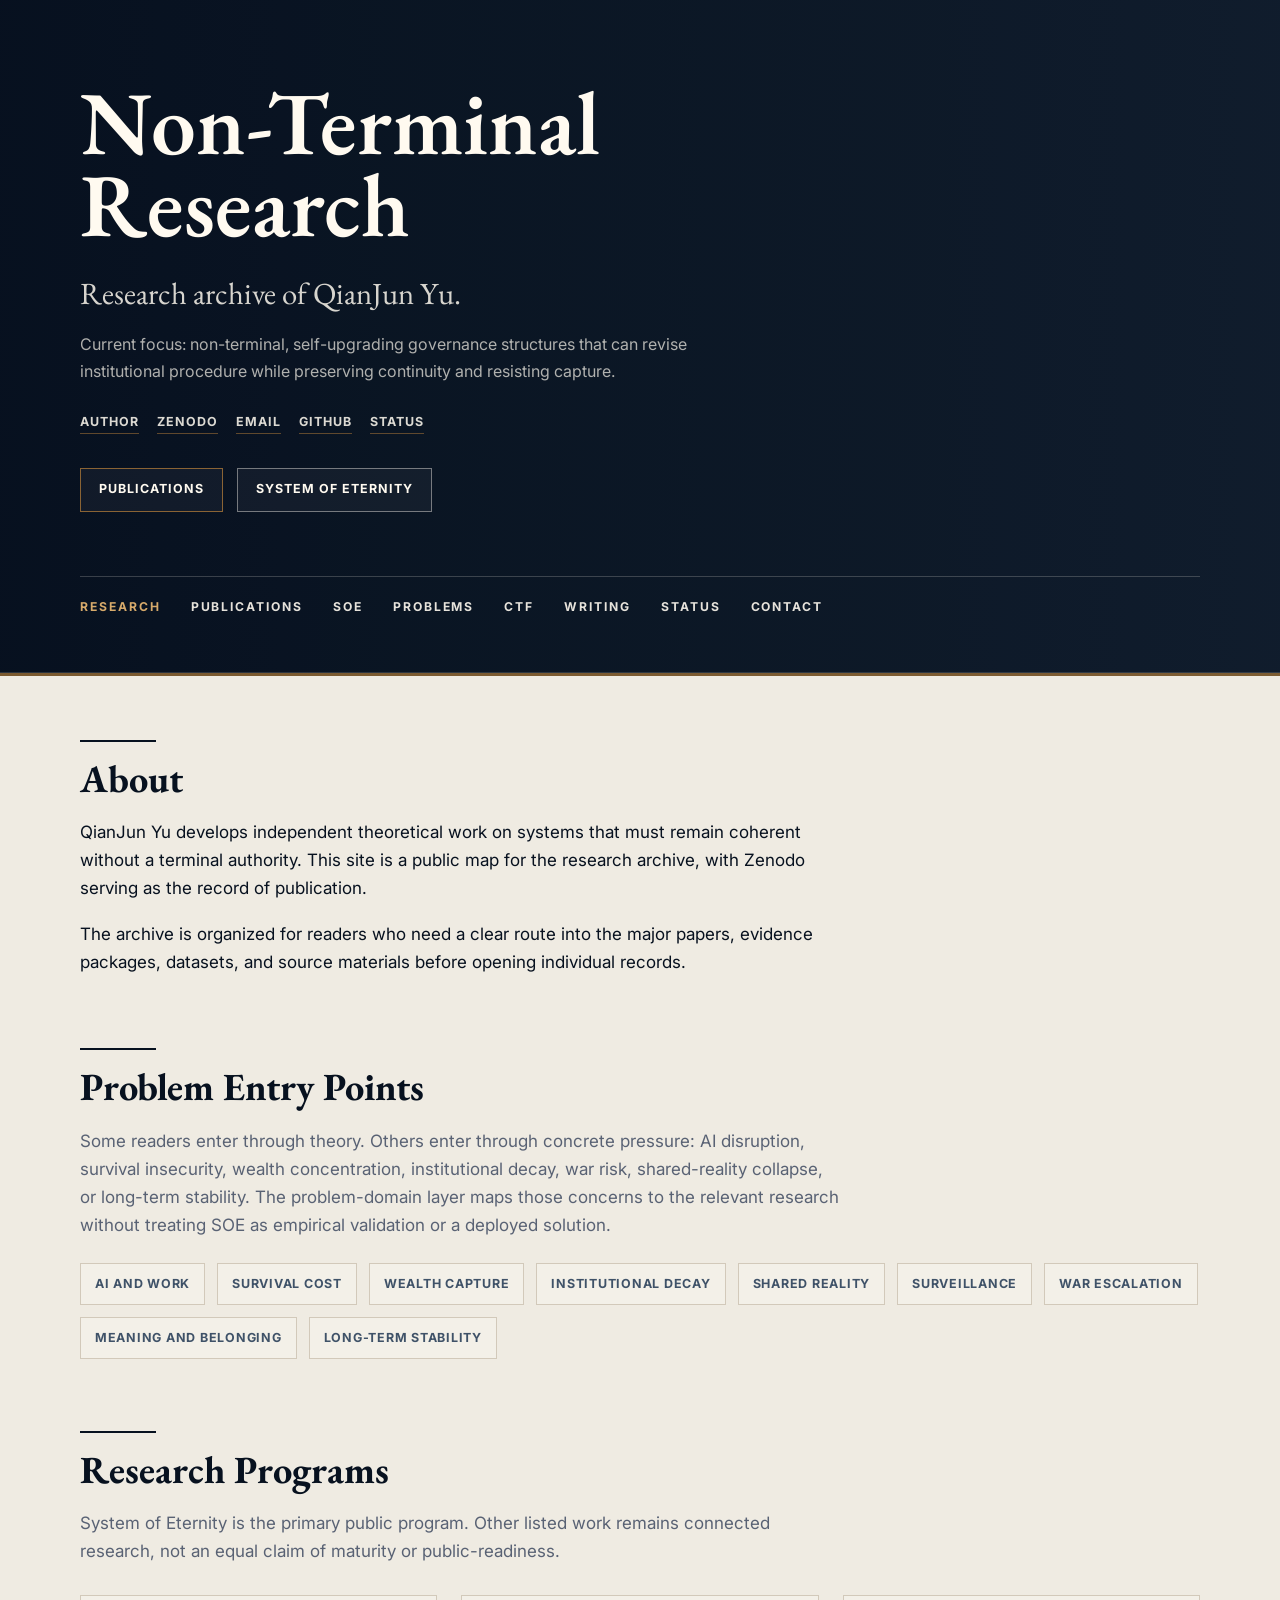
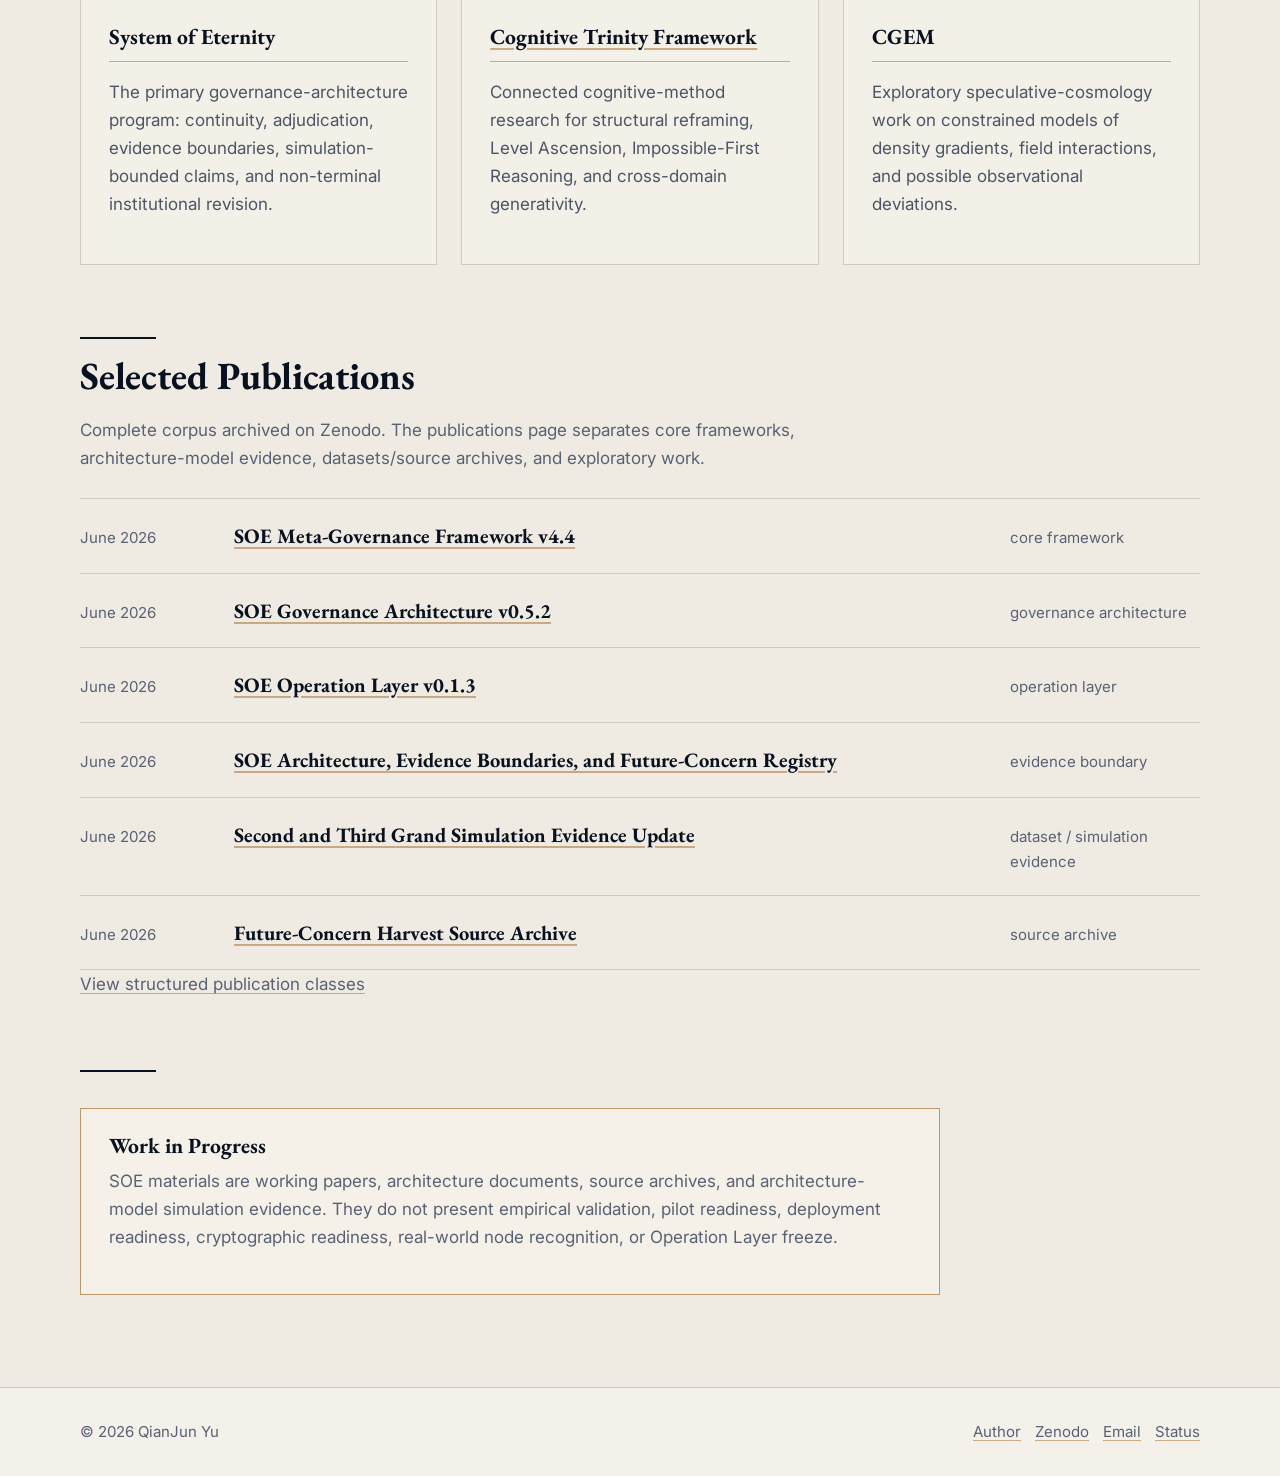
==== commit a9c460e4: "Expand public concern entry points" ====
--- a/index.html
+++ b/index.html
@@ -88,12 +88,16 @@
 
       <section class="section">
         <h2>Problem Entry Points</h2>
-        <p class="narrow muted">Some readers enter through theory. Others enter through concrete pressure: AI disruption, institutional decay, war risk, moral disagreement, or long-term stability. The problem-domain layer maps those concerns to the relevant research without treating SOE as empirical validation or a deployed solution.</p>
+        <p class="narrow muted">Some readers enter through theory. Others enter through concrete pressure: AI disruption, survival insecurity, wealth concentration, institutional decay, war risk, shared-reality collapse, or long-term stability. The problem-domain layer maps those concerns to the relevant research without treating SOE as empirical validation or a deployed solution.</p>
         <div class="problem-strip">
-          <a href="problems.html#ai-disruption">AI disruption</a>
+          <a href="problems.html#ai-labor">AI and work</a>
+          <a href="problems.html#survival-cost">Survival cost</a>
+          <a href="problems.html#wealth-capture">Wealth capture</a>
           <a href="problems.html#institutional-decay">Institutional decay</a>
+          <a href="problems.html#shared-reality">Shared reality</a>
+          <a href="problems.html#surveillance">Surveillance</a>
           <a href="problems.html#war-escalation">War escalation</a>
-          <a href="problems.html#moral-disagreement">Moral disagreement</a>
+          <a href="problems.html#social-fragmentation">Meaning and belonging</a>
           <a href="problems.html#long-term-stability">Long-term stability</a>
         </div>
       </section>
--- a/assets/site.css
+++ b/assets/site.css
@@ -461,6 +461,31 @@
   color: #6d481e;
 }
 
+.question-grid {
+  display: grid;
+  grid-template-columns: repeat(2, minmax(0, 1fr));
+  gap: 14px;
+  margin-top: 26px;
+}
+
+.question-grid a {
+  display: flex;
+  min-height: 112px;
+  align-items: flex-start;
+  border-left: 3px solid rgba(168, 118, 55, 0.72);
+  background: rgba(247, 245, 238, 0.58);
+  padding: 18px 20px;
+  color: var(--ink);
+  font-weight: 650;
+  line-height: 1.45;
+  text-decoration: none;
+}
+
+.question-grid a:hover {
+  background: rgba(255, 250, 240, 0.72);
+  color: #6d481e;
+}
+
 .domain-list {
   display: grid;
   gap: 26px;
@@ -604,12 +629,17 @@
   }
 
   .grid,
+  .question-grid,
   .status-list,
   .apparatus,
   .two-column {
     grid-template-columns: 1fr;
   }
 
+  .question-grid a {
+    min-height: auto;
+  }
+
   .pub-row {
     grid-template-columns: 1fr;
     gap: 14px;
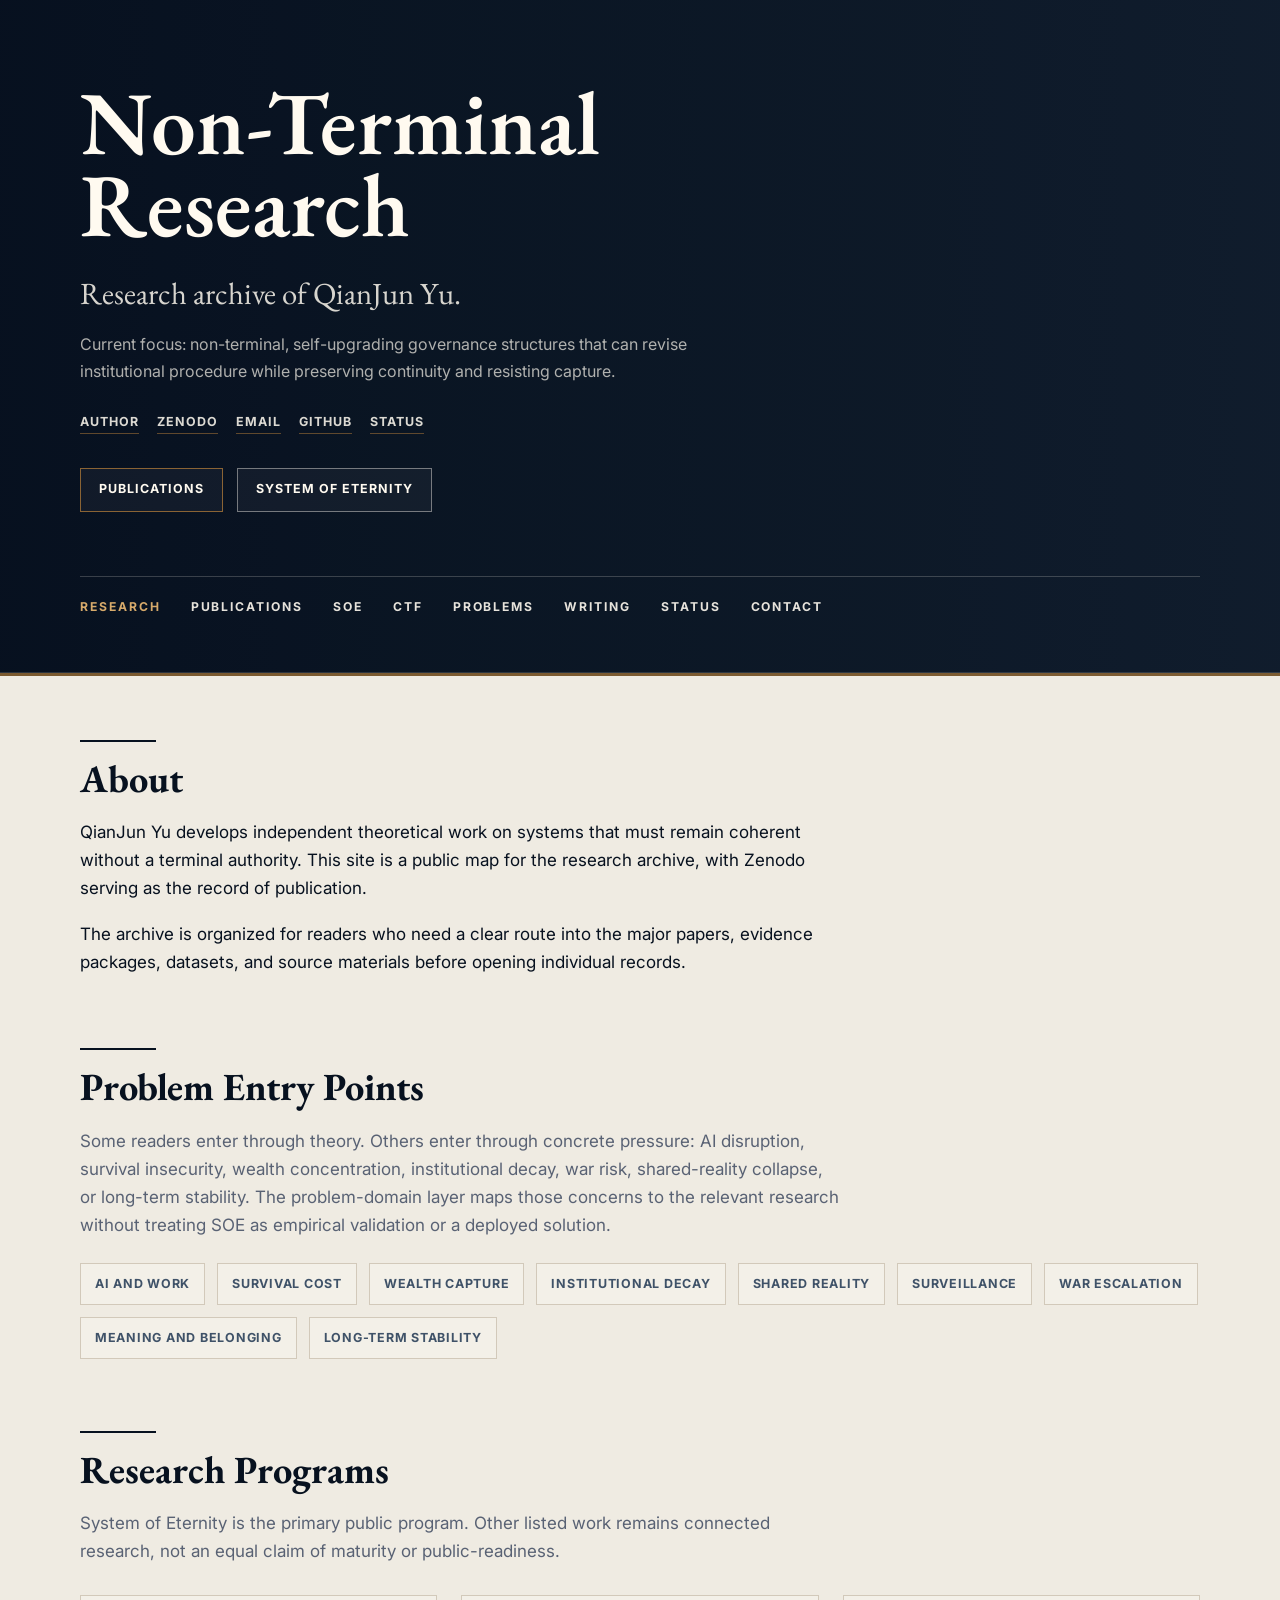
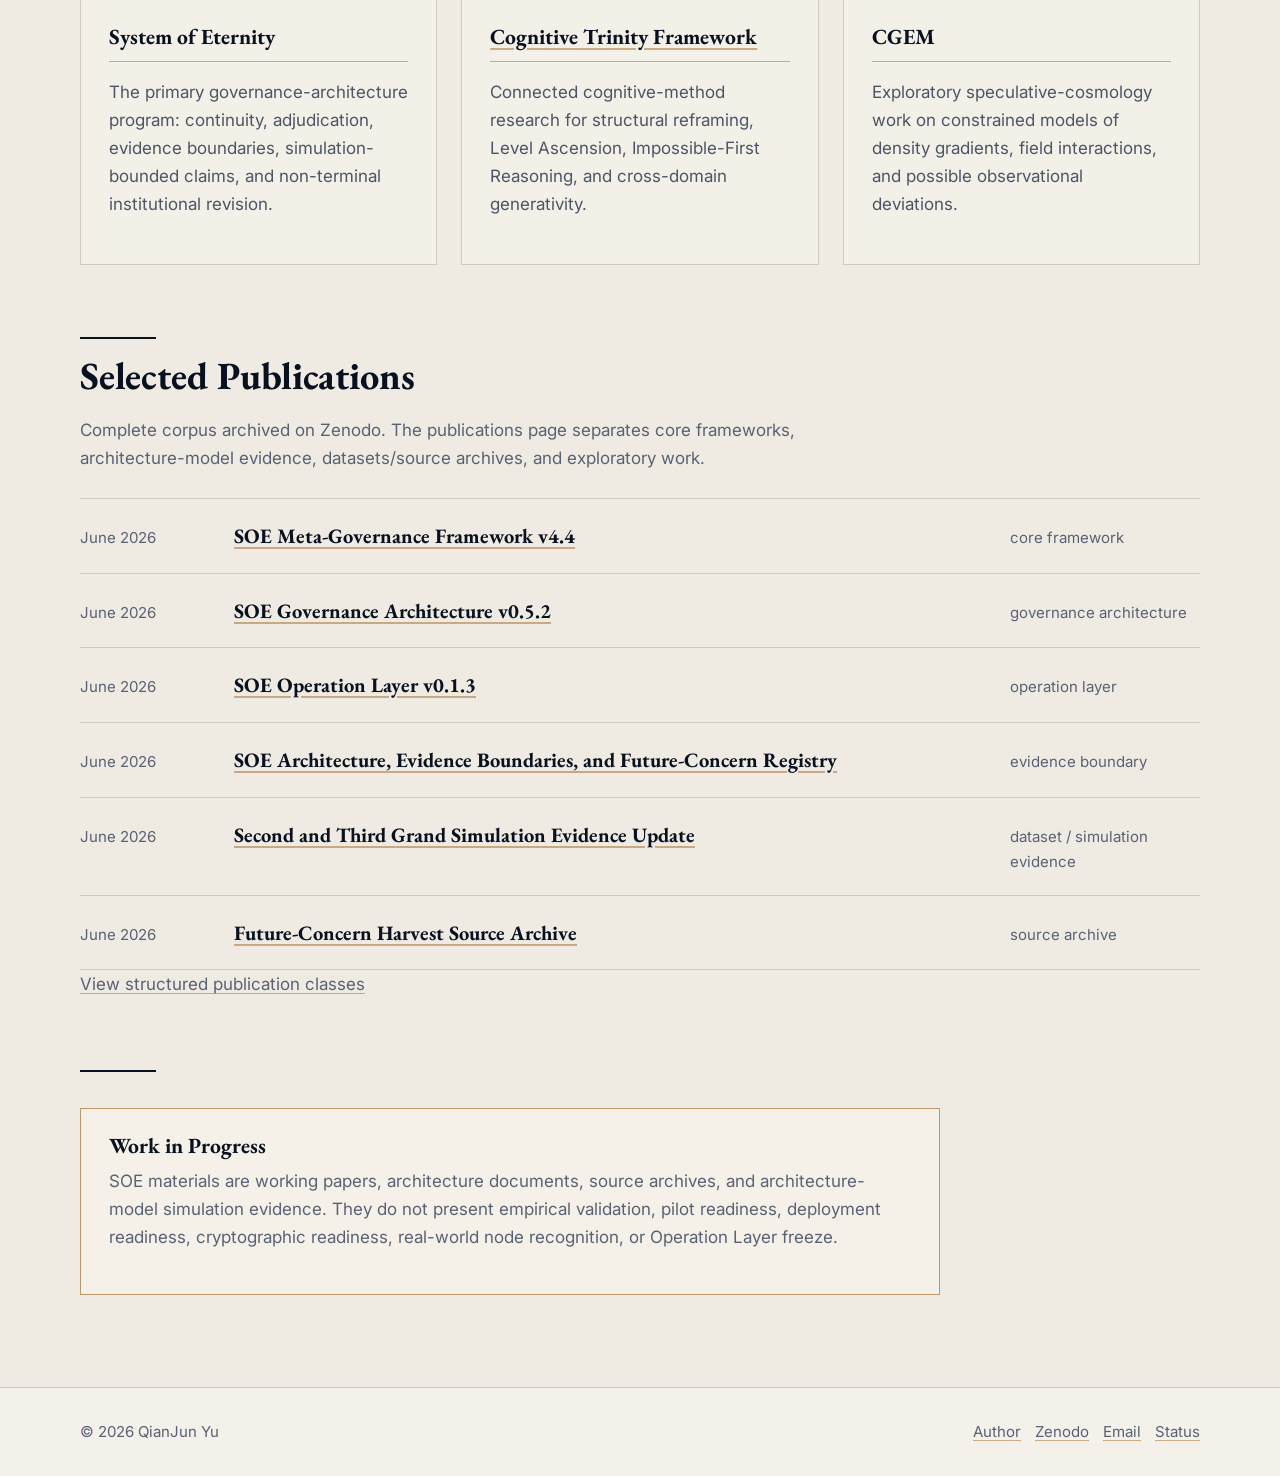
==== commit b5b723bf: "Add current work queue to status" ====
--- a/index.html
+++ b/index.html
@@ -70,8 +70,8 @@
           <a aria-current="page" href="index.html">Research</a>
           <a href="publications.html">Publications</a>
           <a href="system-of-eternity.html">SOE</a>
+          <a href="cognitive-trinity-framework.html">CTF</a>
           <a href="problems.html">Problems</a>
-          <a href="cognitive-trinity-framework.html">CTF</a>
           <a href="writing.html">Writing</a>
           <a href="status.html">Status</a>
           <a href="contact.html">Contact</a>
